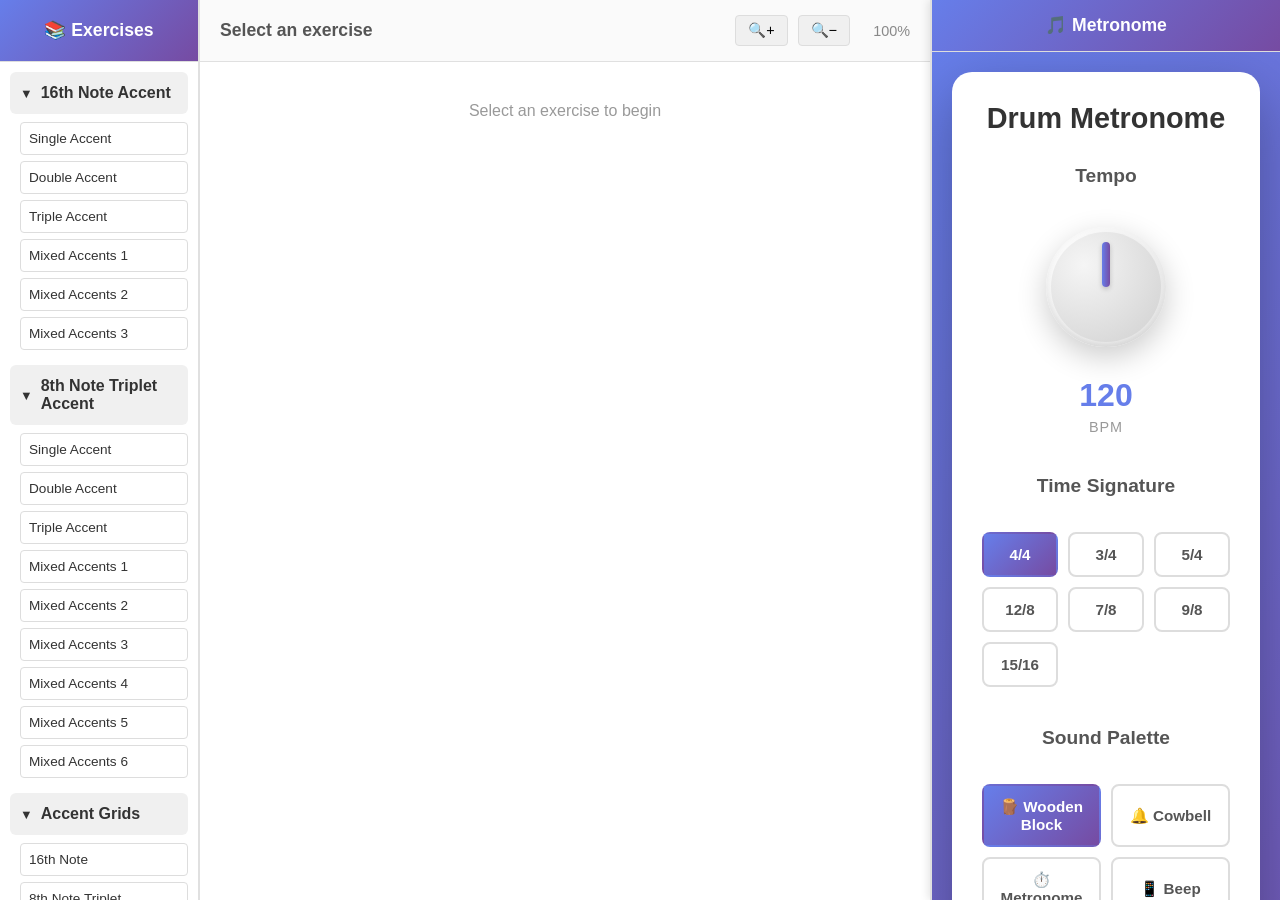
==== tools/hub/index.html @ beca6d46 "feat: hub tool" ====
<!doctype html>
<html lang="en">
  <head>
    <meta charset="UTF-8" />
    <meta name="viewport" content="width=device-width, initial-scale=1.0" />
    <title>Drum Book Practice Hub</title>
    <link rel="stylesheet" href="styles.css" />
    <!-- OpenSheetMusicDisplay Library -->
    <script src="opensheetmusicdisplay.min.js"></script>
  </head>
  <body>
    <div class="hub-container">
      <!-- Sidebar: Exercise Browser -->
      <aside class="sidebar">
        <div class="sidebar-header">
          <h1>📚 Exercises</h1>
        </div>
        <div class="sidebar-content">
          <div id="exercisesList"></div>
        </div>
      </aside>

      <!-- Main: Notation Viewer -->
      <main class="viewer">
        <div class="viewer-header">
          <h2 id="currentExercise">Select an exercise</h2>
          <div class="viewer-controls">
            <button id="zoomInBtn" class="zoom-btn" title="Zoom In">🔍+</button>
            <button id="zoomOutBtn" class="zoom-btn" title="Zoom Out">
              🔍−
            </button>
            <span id="zoomLevel">100%</span>
          </div>
        </div>
        <div id="osmdContainer" class="notation-container"></div>
      </main>

      <!-- Right: Metronome Tool -->
      <aside class="metronome-panel">
        <div class="metronome-header">
          <h2>🎵 Metronome</h2>
        </div>
        <div class="metronome-container">
          <iframe
            src="../metronome/index.html"
            class="metronome-iframe"
          ></iframe>
        </div>
      </aside>
    </div>

    <script src="script.js"></script>
  </body>
</html>
---- tools/hub/styles.css ----
* {
    margin: 0;
    padding: 0;
    box-sizing: border-box;
}

body {
    font-family: 'Segoe UI', Tahoma, Geneva, Verdana, sans-serif;
    background: #f5f5f5;
    color: #333;
    height: 100vh;
    overflow: hidden;
}

.hub-container {
    display: grid;
    grid-template-columns: 250px 1fr 400px;
    height: 100vh;
    gap: 0;
}

/* Sidebar: Exercise Browser */
.sidebar {
    background: white;
    border-right: 2px solid #e0e0e0;
    display: flex;
    flex-direction: column;
    box-shadow: 2px 0 8px rgba(0, 0, 0, 0.1);
    overflow: hidden;
}

.sidebar-header {
    padding: 20px;
    background: linear-gradient(135deg, #667eea 0%, #764ba2 100%);
    color: white;
    border-bottom: 1px solid #ddd;
}

.sidebar-header h1 {
    font-size: 1.3em;
    text-align: center;
}

.sidebar-content {
    flex: 1;
    overflow-y: auto;
    padding: 10px;
}

.exercise-category {
    margin-bottom: 15px;
}

.category-title {
    font-weight: 600;
    padding: 12px 10px;
    background: #f0f0f0;
    border-radius: 6px;
    cursor: pointer;
    display: flex;
    align-items: center;
    gap: 8px;
    user-select: none;
    transition: all 0.2s;
}

.category-title:hover {
    background: #e0e0e0;
    color: #667eea;
}

.category-title.collapsed::before {
    content: '▶';
    font-size: 0.8em;
}

.category-title.expanded::before {
    content: '▼';
    font-size: 0.8em;
}

.exercise-items {
    display: none;
    margin-top: 8px;
    margin-left: 10px;
}

.exercise-items.show {
    display: block;
}

.exercise-item {
    padding: 10px;
    margin-bottom: 6px;
    background: white;
    border: 1px solid #ddd;
    border-radius: 4px;
    cursor: pointer;
    transition: all 0.2s;
    font-size: 0.9em;
    word-break: break-word;
}

.exercise-item:hover {
    background: #f9f9f9;
    border-color: #667eea;
    color: #667eea;
}

.exercise-item.active {
    background: linear-gradient(135deg, #667eea, #764ba2);
    color: white;
    border-color: transparent;
}

/* Main: Notation Viewer */
.viewer {
    display: flex;
    flex-direction: column;
    background: white;
    overflow: hidden;
}

.viewer-header {
    padding: 15px 20px;
    background: #fafafa;
    border-bottom: 1px solid #e0e0e0;
    display: flex;
    justify-content: space-between;
    align-items: center;
}

.viewer-header h2 {
    font-size: 1.1em;
    color: #555;
}

.viewer-controls {
    display: flex;
    gap: 10px;
    align-items: center;
}

.zoom-btn {
    padding: 6px 12px;
    background: #f0f0f0;
    border: 1px solid #ddd;
    border-radius: 4px;
    cursor: pointer;
    transition: all 0.2s;
    font-size: 0.9em;
}

.zoom-btn:hover {
    background: #e0e0e0;
}

#zoomLevel {
    min-width: 50px;
    text-align: right;
    font-size: 0.9em;
    color: #888;
}

.notation-container {
    flex: 1;
    overflow: auto;
    background: white;
    width: 100%;
    overflow-x: hidden;
}

#osmdContainer {
    margin: 0 auto;
    max-width: 100%;
}

/* Right: Metronome Panel */
.metronome-panel {
    background: white;
    border-left: 2px solid #e0e0e0;
    display: flex;
    flex-direction: column;
    box-shadow: -2px 0 8px rgba(0, 0, 0, 0.1);
    overflow: hidden;
}

.metronome-header {
    padding: 15px;
    background: linear-gradient(135deg, #667eea 0%, #764ba2 100%);
    color: white;
    border-bottom: 1px solid #ddd;
}

.metronome-header h2 {
    font-size: 1.1em;
    text-align: center;
}

.metronome-container {
    flex: 1;
    overflow: hidden;
    display: flex;
}

.metronome-iframe {
    width: 100%;
    height: 100%;
    border: none;
    background: white;
}

/* Scrollbar Styling */
.sidebar-content::-webkit-scrollbar,
.notation-container::-webkit-scrollbar {
    width: 8px;
}

.sidebar-content::-webkit-scrollbar-track,
.notation-container::-webkit-scrollbar-track {
    background: #f1f1f1;
}

.sidebar-content::-webkit-scrollbar-thumb,
.notation-container::-webkit-scrollbar-thumb {
    background: #888;
    border-radius: 4px;
}

.sidebar-content::-webkit-scrollbar-thumb:hover,
.notation-container::-webkit-scrollbar-thumb:hover {
    background: #555;
}

/* Responsive Design */
@media (max-width: 1400px) {
    .hub-container {
        grid-template-columns: 200px 1fr 350px;
    }

    .sidebar-header h1 {
        font-size: 1.1em;
    }

    .exercise-item {
        font-size: 0.85em;
        padding: 8px;
    }
}

@media (max-width: 1200px) {
    .hub-container {
        grid-template-columns: 180px 1fr 300px;
    }

    .sidebar {
        border-right: 1px solid #e0e0e0;
    }

    .metronome-panel {
        border-left: 1px solid #e0e0e0;
    }
}

@media (max-width: 1000px) {
    /* Switch to two-column layout on smaller screens */
    .hub-container {
        grid-template-columns: 150px 1fr;
        grid-template-rows: 1fr 350px;
    }

    .metronome-panel {
        grid-column: 1 / -1;
        border-left: none;
        border-top: 2px solid #e0e0e0;
    }

    .sidebar {
        border-right: none;
    }

    .metronome-container {
        max-height: 350px;
    }
}

@media (max-width: 768px) {
    .hub-container {
        grid-template-columns: 1fr;
        grid-template-rows: auto 1fr auto;
    }

    .sidebar {
        max-height: 200px;
        border-right: none;
        border-bottom: 2px solid #e0e0e0;
    }

    .sidebar-header h1 {
        font-size: 1em;
    }

    .metronome-panel {
        border-left: none;
        border-top: 2px solid #e0e0e0;
    }

    .viewer-header {
        padding: 10px 15px;
    }

    .viewer-header h2 {
        font-size: 1em;
    }
}
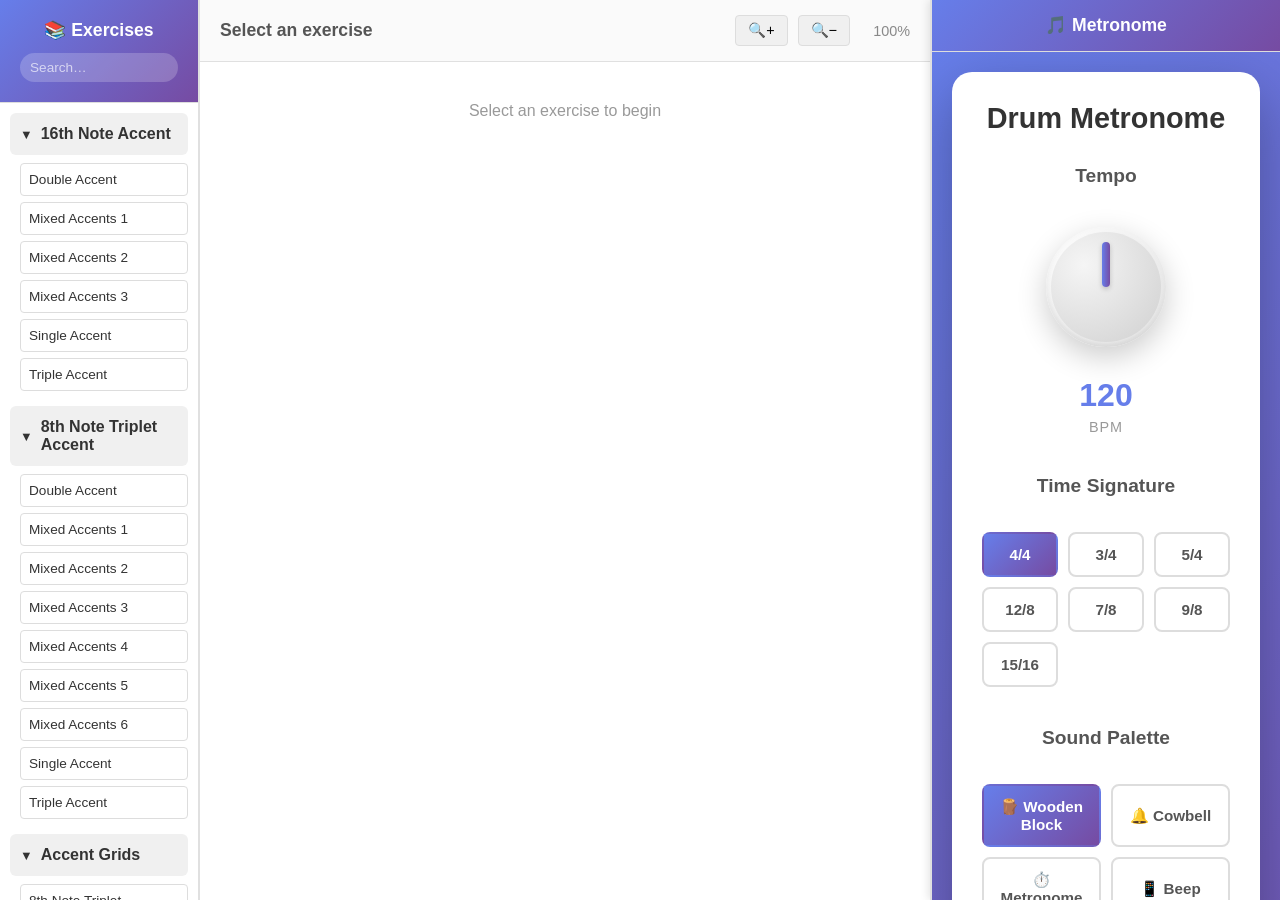
==== commit 4069e291: "feat: support pdf view" ====
--- a/tools/hub/index.html
+++ b/tools/hub/index.html
@@ -7,6 +7,8 @@
     <link rel="stylesheet" href="styles.css" />
     <!-- OpenSheetMusicDisplay Library -->
     <script src="opensheetmusicdisplay.min.js"></script>
+    <!-- Exercise + book manifest (generated by tools/hub/generate-manifest.py) -->
+    <script src="manifest.js"></script>
   </head>
   <body>
     <div class="hub-container">
@@ -14,6 +16,15 @@
       <aside class="sidebar">
         <div class="sidebar-header">
           <h1>📚 Exercises</h1>
+          <div class="sidebar-search">
+            <input
+              type="search"
+              id="sidebarSearch"
+              placeholder="Search…"
+              autocomplete="off"
+              spellcheck="false"
+            />
+          </div>
         </div>
         <div class="sidebar-content">
           <div id="exercisesList"></div>
@@ -33,6 +44,9 @@
           </div>
         </div>
         <div id="osmdContainer" class="notation-container"></div>
+        <div id="pdfContainer" class="pdf-container" style="display: none">
+          <iframe id="pdfFrame" class="pdf-frame"></iframe>
+        </div>
       </main>
 
       <!-- Right: Metronome Tool -->
--- a/tools/hub/styles.css
+++ b/tools/hub/styles.css
@@ -39,6 +39,36 @@
 .sidebar-header h1 {
     font-size: 1.3em;
     text-align: center;
+}
+
+.sidebar-search {
+    margin-top: 12px;
+}
+
+.sidebar-search input {
+    width: 100%;
+    padding: 7px 10px;
+    border: none;
+    border-radius: 20px;
+    background: rgba(255, 255, 255, 0.2);
+    color: white;
+    font-size: 0.85em;
+    outline: none;
+    transition: background 0.2s;
+}
+
+.sidebar-search input::placeholder {
+    color: rgba(255, 255, 255, 0.65);
+}
+
+.sidebar-search input:focus {
+    background: rgba(255, 255, 255, 0.35);
+}
+
+/* Clear button rendered by search type */
+.sidebar-search input::-webkit-search-cancel-button {
+    filter: invert(1) opacity(0.7);
+    cursor: pointer;
 }
 
 .sidebar-content {
@@ -210,6 +240,52 @@
     background: white;
 }
 
+/* Section divider in sidebar */
+.section-divider {
+    font-size: 0.7em;
+    font-weight: 700;
+    letter-spacing: 0.08em;
+    text-transform: uppercase;
+    color: #999;
+    padding: 14px 10px 6px;
+    border-top: 1px solid #e8e8e8;
+    margin-top: 8px;
+}
+
+/* Reference book items */
+.ref-book-item {
+    border-left: 3px solid #e8a838;
+}
+
+.ref-book-item:hover {
+    border-color: #e8a838;
+    color: #c47f00;
+    background: #fffbf0;
+}
+
+.ref-book-item.active {
+    background: linear-gradient(135deg, #e8a838, #c47f00);
+    border-color: transparent;
+    color: white;
+}
+
+/* PDF Viewer */
+.pdf-container {
+    flex: 1;
+    overflow: hidden;
+    position: relative;
+}
+
+.pdf-frame {
+    position: absolute;
+    top: 0;
+    left: 0;
+    width: 100%;
+    height: 100%;
+    border: none;
+    background: #525659;
+}
+
 /* Scrollbar Styling */
 .sidebar-content::-webkit-scrollbar,
 .notation-container::-webkit-scrollbar {
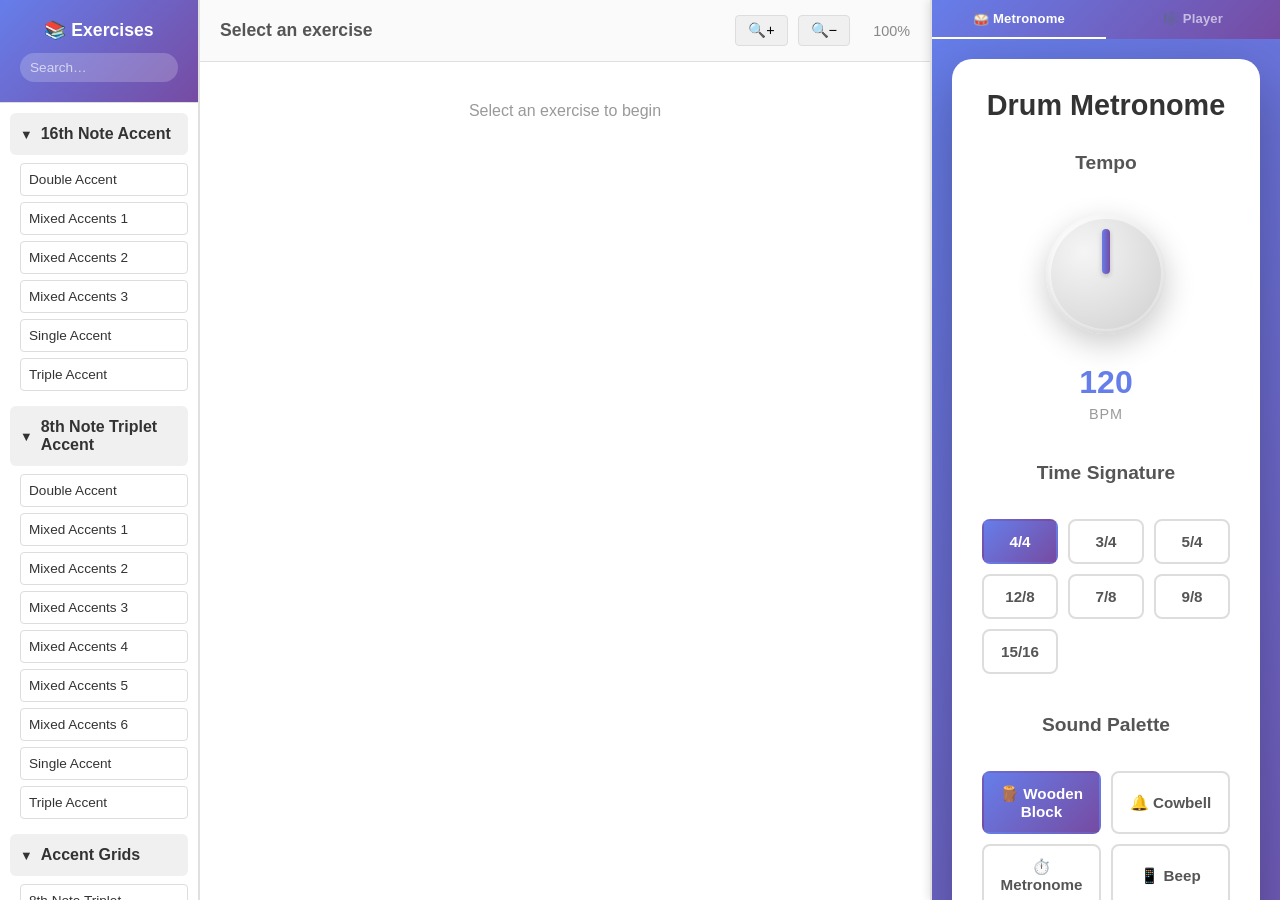
==== commit 2847240e: "feat: music player" ====
--- a/tools/hub/index.html
+++ b/tools/hub/index.html
@@ -49,16 +49,54 @@
         </div>
       </main>
 
-      <!-- Right: Metronome Tool -->
-      <aside class="metronome-panel">
-        <div class="metronome-header">
-          <h2>🎵 Metronome</h2>
+      <!-- Right: Metronome + Music Player -->
+      <aside class="right-panel">
+        <div class="right-panel-tabs">
+          <button class="right-tab active" data-tab="metronome">
+            🥁 Metronome
+          </button>
+          <button class="right-tab" data-tab="player">🎼 Player</button>
         </div>
-        <div class="metronome-container">
-          <iframe
-            src="../metronome/index.html"
-            class="metronome-iframe"
-          ></iframe>
+
+        <!-- Metronome tab -->
+        <div class="right-tab-content active" id="metronomeTab">
+          <div class="metronome-container">
+            <iframe
+              src="../metronome/index.html"
+              class="metronome-iframe"
+            ></iframe>
+          </div>
+        </div>
+
+        <!-- Music Player tab -->
+        <div class="right-tab-content" id="playerTab">
+          <div id="playerLoading" class="player-loading">⏳ Loading stems…</div>
+          <div class="player-tracks" id="playerTracks"></div>
+          <div class="player-transport" id="playerTransport">
+            <div class="transport-row">
+              <span id="transportCurrent" class="transport-time-label"
+                >0:00</span
+              >
+              <input
+                type="range"
+                id="transportSeek"
+                class="transport-seek"
+                min="0"
+                step="0.1"
+                value="0"
+              />
+              <span id="transportDuration" class="transport-time-label"
+                >0:00</span
+              >
+            </div>
+            <div class="transport-row transport-controls">
+              <button id="seekBackBtn" class="transport-btn">«10</button>
+              <button id="playPauseBtn" class="transport-btn play-btn">
+                ▶
+              </button>
+              <button id="seekFwdBtn" class="transport-btn">10»</button>
+            </div>
+          </div>
         </div>
       </aside>
     </div>
--- a/tools/hub/styles.css
+++ b/tools/hub/styles.css
@@ -205,8 +205,8 @@
     max-width: 100%;
 }
 
-/* Right: Metronome Panel */
-.metronome-panel {
+/* Right panel (Metronome + Music Player) */
+.right-panel {
     background: white;
     border-left: 2px solid #e0e0e0;
     display: flex;
@@ -215,16 +215,47 @@
     overflow: hidden;
 }
 
-.metronome-header {
-    padding: 15px;
+/* Tabs */
+.right-panel-tabs {
+    display: flex;
     background: linear-gradient(135deg, #667eea 0%, #764ba2 100%);
-    color: white;
-    border-bottom: 1px solid #ddd;
-}
-
-.metronome-header h2 {
-    font-size: 1.1em;
-    text-align: center;
+    flex-shrink: 0;
+}
+
+.right-tab {
+    flex: 1;
+    padding: 11px 6px;
+    background: none;
+    border: none;
+    border-bottom: 2px solid transparent;
+    color: rgba(255, 255, 255, 0.6);
+    font-size: 0.82em;
+    font-weight: 600;
+    cursor: pointer;
+    transition: all 0.15s;
+    letter-spacing: 0.01em;
+}
+
+.right-tab:hover:not(.active) {
+    color: rgba(255, 255, 255, 0.85);
+    background: rgba(255, 255, 255, 0.1);
+}
+
+.right-tab.active {
+    color: white;
+    border-bottom-color: white;
+}
+
+.right-tab-content {
+    display: none;
+    flex: 1;
+    flex-direction: column;
+    overflow: hidden;
+    min-height: 0;
+}
+
+.right-tab-content.active {
+    display: flex;
 }
 
 .metronome-container {
@@ -238,6 +269,168 @@
     height: 100%;
     border: none;
     background: white;
+}
+
+/* Music Player */
+.player-loading {
+    display: none;
+    padding: 20px;
+    text-align: center;
+    color: #999;
+    font-size: 0.85em;
+    flex-shrink: 0;
+}
+
+.player-tracks {
+    flex: 1;
+    overflow-y: auto;
+    padding: 8px 10px;
+    min-height: 0;
+}
+
+.player-track {
+    display: flex;
+    align-items: center;
+    gap: 10px;
+    padding: 9px 12px;
+    margin-bottom: 5px;
+    background: #f8f8f8;
+    border: 1px solid #e8e8e8;
+    border-radius: 8px;
+    opacity: 0.4;
+    transition: opacity 0.15s, border-color 0.15s;
+    cursor: default;
+}
+
+.player-track.active {
+    opacity: 1;
+    border-color: #667eea;
+    background: white;
+}
+
+.track-icon {
+    font-size: 1.2em;
+    flex-shrink: 0;
+    width: 24px;
+    text-align: center;
+}
+
+.track-label {
+    flex: 1;
+    font-size: 0.88em;
+    font-weight: 500;
+    color: #444;
+    text-transform: capitalize;
+}
+
+.track-toggle-btn {
+    width: 26px;
+    height: 26px;
+    border-radius: 50%;
+    border: 1px solid #ccc;
+    background: white;
+    cursor: pointer;
+    font-size: 0.72em;
+    display: flex;
+    align-items: center;
+    justify-content: center;
+    transition: all 0.15s;
+    flex-shrink: 0;
+    line-height: 1;
+}
+
+.player-track.active .track-toggle-btn {
+    background: #667eea;
+    border-color: #667eea;
+    color: white;
+}
+
+/* Transport */
+.player-transport {
+    display: block;
+    padding: 10px 12px 14px;
+    border-top: 1px solid #eee;
+    background: #fafafa;
+    flex-shrink: 0;
+}
+
+.player-transport.disabled {
+    opacity: 0.4;
+    pointer-events: none;
+}
+
+.transport-row {
+    display: flex;
+    align-items: center;
+    gap: 8px;
+    margin-bottom: 8px;
+}
+
+.transport-row:last-child {
+    margin-bottom: 0;
+}
+
+.transport-time-label {
+    font-size: 0.76em;
+    color: #888;
+    font-variant-numeric: tabular-nums;
+    min-width: 30px;
+    flex-shrink: 0;
+}
+
+#transportCurrent { text-align: right; }
+
+.transport-seek {
+    flex: 1;
+    cursor: pointer;
+    accent-color: #667eea;
+    height: 20px;
+    border-radius: 4px;
+}
+
+.transport-controls {
+    justify-content: center;
+    gap: 10px;
+}
+
+.transport-btn {
+    padding: 7px 13px;
+    background: #f0f0f0;
+    border: 1px solid #ddd;
+    border-radius: 6px;
+    cursor: pointer;
+    font-size: 0.82em;
+    font-weight: 600;
+    transition: background 0.15s;
+}
+
+.transport-btn:hover { background: #e0e0e0; }
+
+.play-btn {
+    padding: 7px 20px;
+    background: #667eea;
+    color: white;
+    border-color: #667eea;
+    font-size: 1em;
+}
+
+.play-btn:hover { background: #5566d4; }
+
+/* Tune items in sidebar */
+.tune-item {
+    border-left: 3px solid #43a89e;
+}
+
+.tune-item:hover {
+    border-color: #43a89e;
+    color: #2e7d74;
+    background: #f0faf9;
+}
+
+.tune-item.active {
+    background: linear-gradient(135deg, #43a89e, #2e7d74);
+    border-color: transparent;
+    color: white;
 }
 
 /* Section divider in sidebar */
@@ -333,7 +526,7 @@
         border-right: 1px solid #e0e0e0;
     }
 
-    .metronome-panel {
+    .right-panel {
         border-left: 1px solid #e0e0e0;
     }
 }
@@ -345,7 +538,7 @@
         grid-template-rows: 1fr 350px;
     }
 
-    .metronome-panel {
+    .right-panel {
         grid-column: 1 / -1;
         border-left: none;
         border-top: 2px solid #e0e0e0;
@@ -376,7 +569,7 @@
         font-size: 1em;
     }
 
-    .metronome-panel {
+    .right-panel {
         border-left: none;
         border-top: 2px solid #e0e0e0;
     }
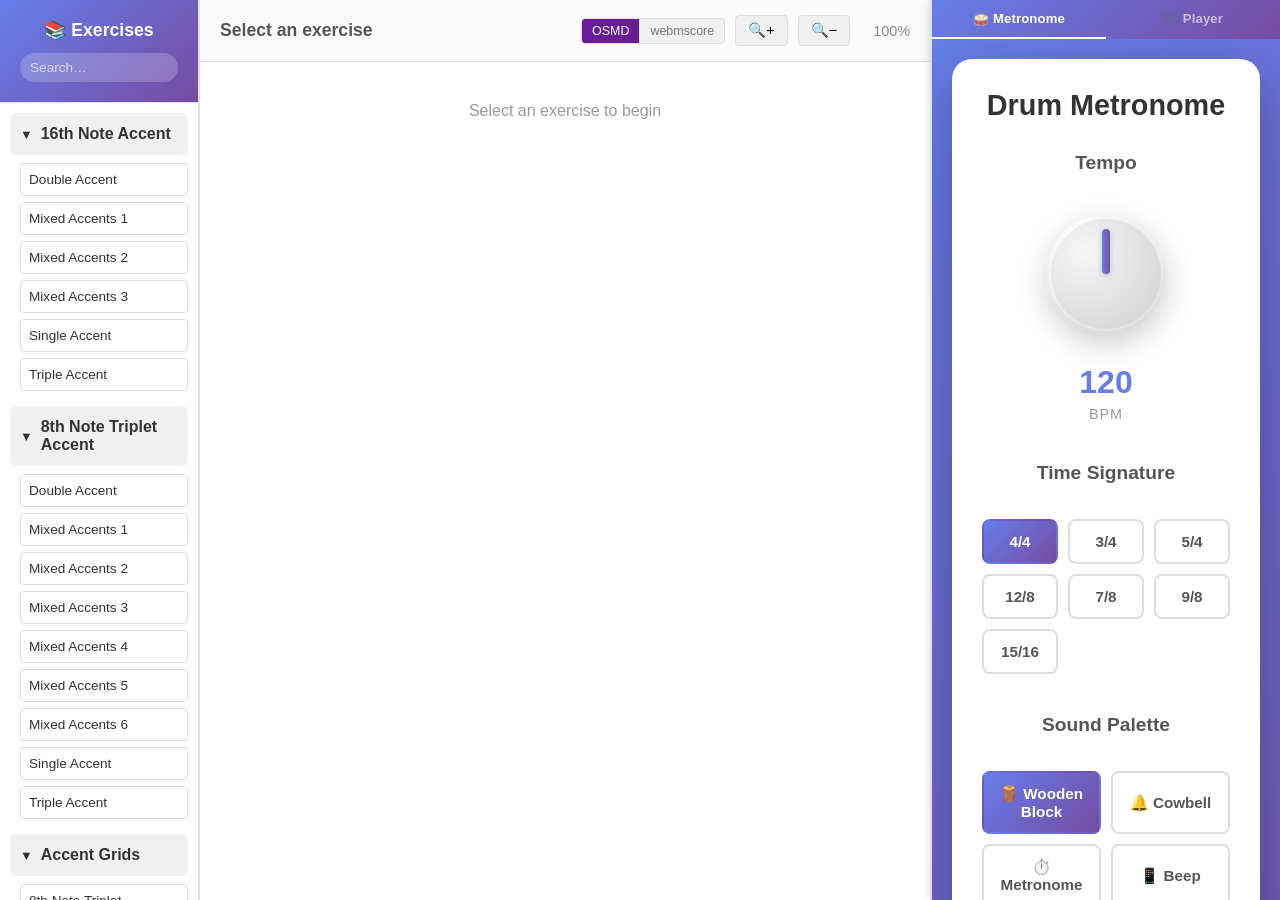
==== commit 4f3b2078: "feat: support webmscore rendering for higher accuracy" ====
--- a/tools/hub/index.html
+++ b/tools/hub/index.html
@@ -5,8 +5,10 @@
     <meta name="viewport" content="width=device-width, initial-scale=1.0" />
     <title>Drum Book Practice Hub</title>
     <link rel="stylesheet" href="styles.css" />
-    <!-- OpenSheetMusicDisplay Library -->
+    <!-- OpenSheetMusicDisplay (OSMD) -->
     <script src="opensheetmusicdisplay.min.js"></script>
+    <!-- WebMscore (MuseScore WebAssembly renderer) -->
+    <script src="webmscore.js"></script>
     <!-- Exercise + book manifest (generated by tools/hub/generate-manifest.py) -->
     <script src="manifest.js"></script>
   </head>
@@ -36,6 +38,14 @@
         <div class="viewer-header">
           <h2 id="currentExercise">Select an exercise</h2>
           <div class="viewer-controls">
+            <div class="renderer-toggle" title="Switch renderer">
+              <button class="renderer-btn active" data-renderer="osmd">
+                OSMD
+              </button>
+              <button class="renderer-btn" data-renderer="webmscore">
+                webmscore
+              </button>
+            </div>
             <button id="zoomInBtn" class="zoom-btn" title="Zoom In">🔍+</button>
             <button id="zoomOutBtn" class="zoom-btn" title="Zoom Out">
               🔍−
--- a/tools/hub/styles.css
+++ b/tools/hub/styles.css
@@ -171,6 +171,43 @@
     align-items: center;
 }
 
+/* Renderer toggle pill */
+.renderer-toggle {
+    display: flex;
+    border: 1px solid #ddd;
+    border-radius: 4px;
+    overflow: hidden;
+}
+
+.renderer-btn {
+    padding: 5px 10px;
+    background: #f0f0f0;
+    border: none;
+    cursor: pointer;
+    font-size: 0.78em;
+    font-weight: 500;
+    color: #777;
+    transition: background 0.15s, color 0.15s;
+}
+
+.renderer-btn + .renderer-btn {
+    border-left: 1px solid #ddd;
+}
+
+.renderer-btn.active {
+    background: #6a1b9a;
+    color: #fff;
+}
+
+.renderer-btn:hover:not(.active):not(:disabled) {
+    background: #e0e0e0;
+}
+
+.renderer-btn:disabled {
+    opacity: 0.35;
+    cursor: not-allowed;
+}
+
 .zoom-btn {
     padding: 6px 12px;
     background: #f0f0f0;
@@ -203,6 +240,19 @@
 #osmdContainer {
     margin: 0 auto;
     max-width: 100%;
+}
+
+/* webmscore renders one <div class="score-page"> per page */
+.score-page {
+    margin: 16px auto;
+    display: block;
+    box-shadow: 0 1px 6px rgba(0,0,0,0.15);
+}
+
+.score-page svg {
+    display: block;
+    max-width: 100%;
+    height: auto;
 }
 
 /* Right panel (Metronome + Music Player) */
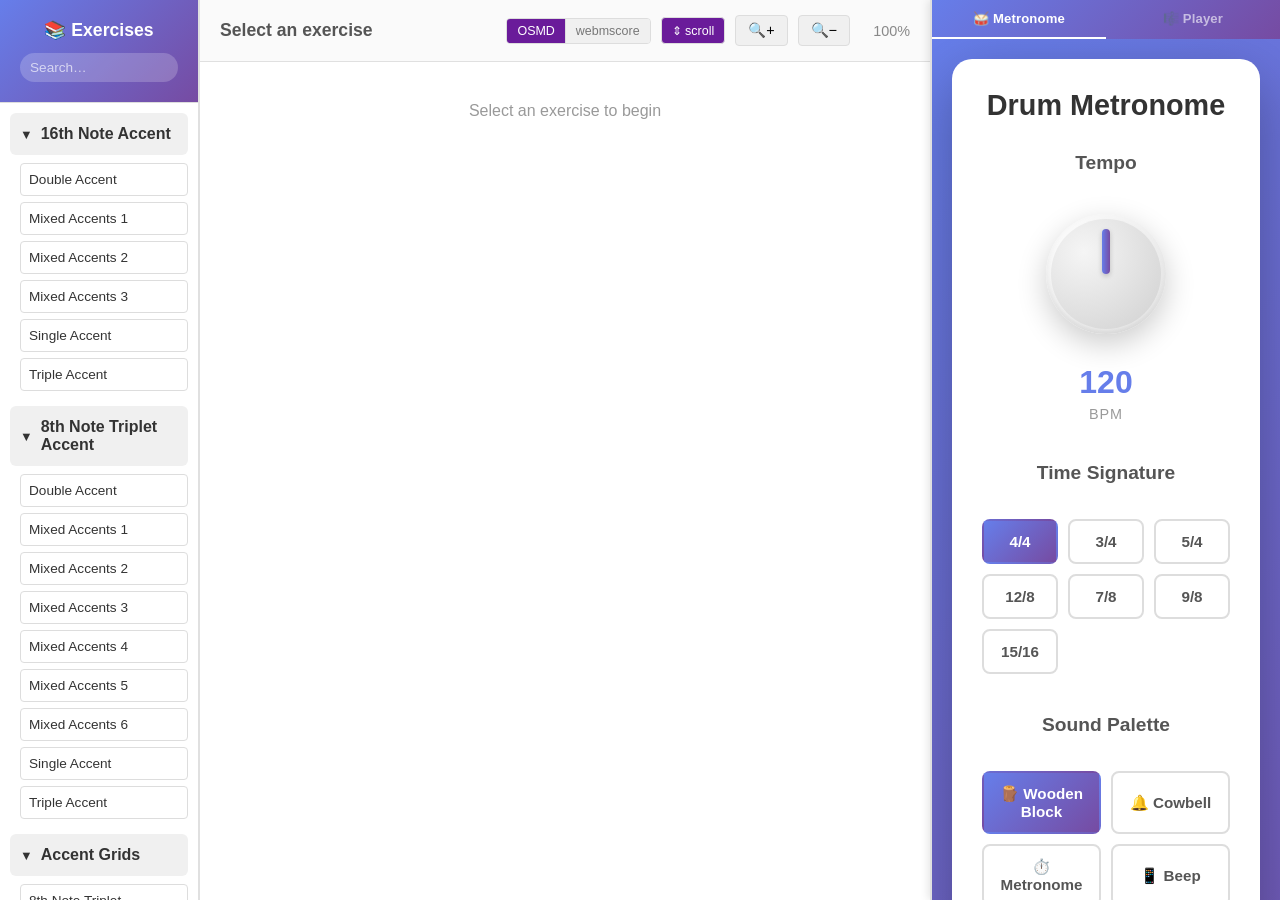
==== commit 96dd251d: "feat: autoscroll score when music player plays" ====
--- a/tools/hub/index.html
+++ b/tools/hub/index.html
@@ -46,6 +46,13 @@
                 webmscore
               </button>
             </div>
+            <button
+              id="autoScrollBtn"
+              class="autoscroll-btn active"
+              title="Auto-scroll: on"
+            >
+              ⇕ scroll
+            </button>
             <button id="zoomInBtn" class="zoom-btn" title="Zoom In">🔍+</button>
             <button id="zoomOutBtn" class="zoom-btn" title="Zoom Out">
               🔍−
--- a/tools/hub/styles.css
+++ b/tools/hub/styles.css
@@ -192,6 +192,27 @@
 
 .renderer-btn + .renderer-btn {
     border-left: 1px solid #ddd;
+}
+
+.autoscroll-btn {
+    padding: 5px 10px;
+    background: #f0f0f0;
+    border: 1px solid #ddd;
+    border-radius: 4px;
+    cursor: pointer;
+    font-size: 0.78em;
+    font-weight: 500;
+    color: #777;
+    transition: background 0.15s, color 0.15s;
+}
+
+.autoscroll-btn.active {
+    background: #6a1b9a;
+    color: #fff;
+}
+
+.autoscroll-btn:hover:not(.active) {
+    background: #e0e0e0;
 }
 
 .renderer-btn.active {
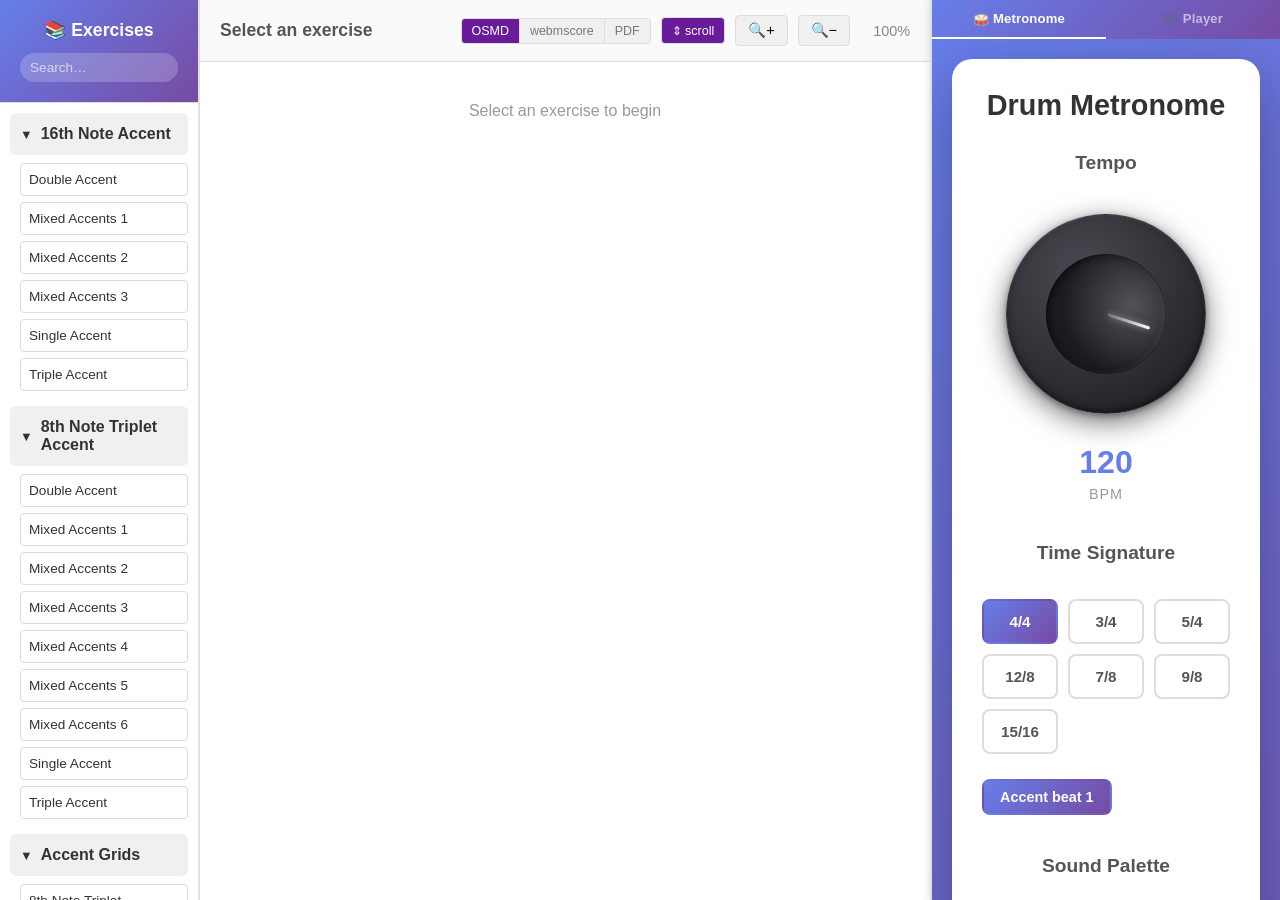
==== commit 386a1231: "feat: support pdf viewer in music score" ====
--- a/tools/hub/index.html
+++ b/tools/hub/index.html
@@ -45,6 +45,7 @@
               <button class="renderer-btn" data-renderer="webmscore">
                 webmscore
               </button>
+              <button class="renderer-btn" data-renderer="pdf">PDF</button>
             </div>
             <button
               id="autoScrollBtn"
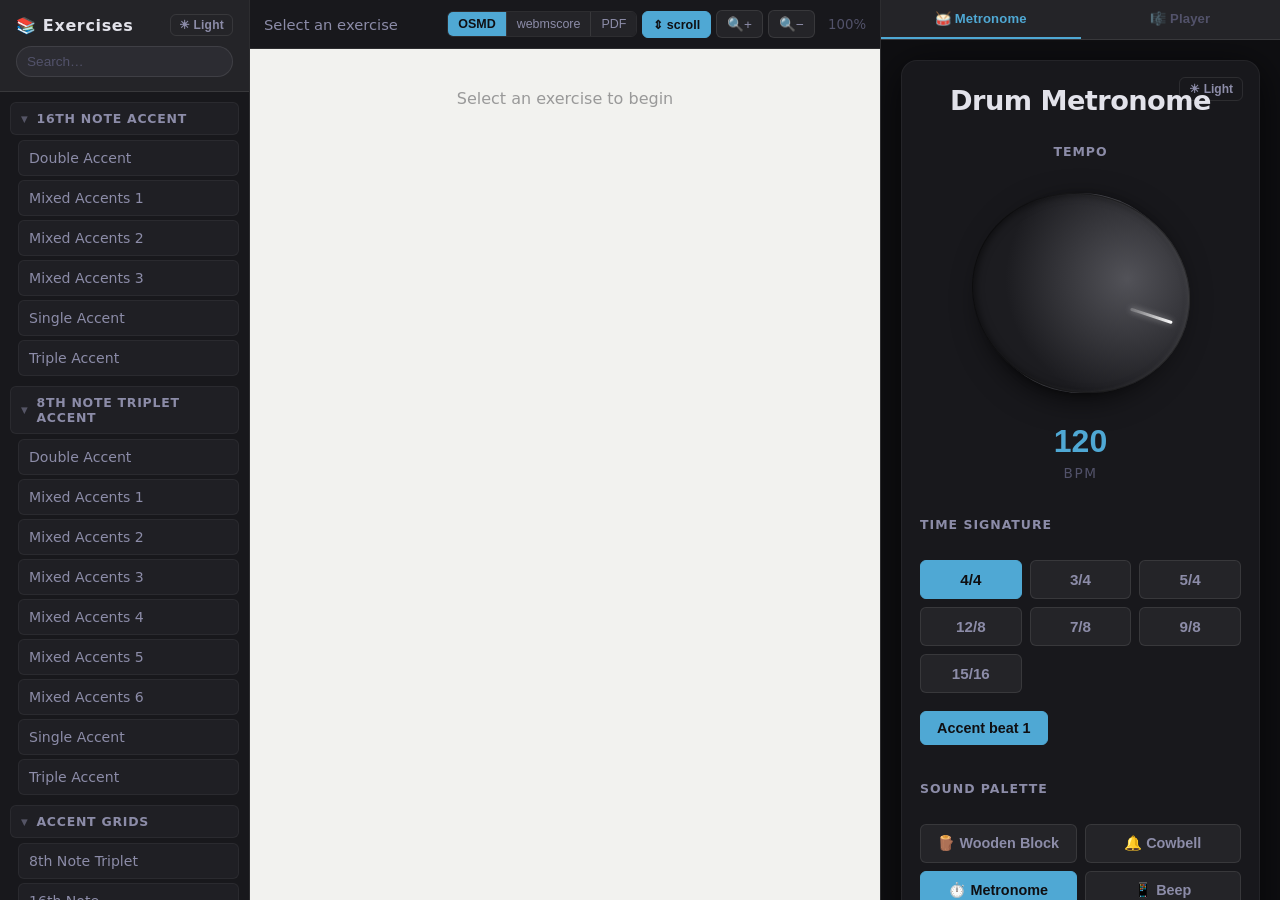
==== commit 365eae12: "feat: support dark mode and pdf scrollable" ====
--- a/tools/hub/index.html
+++ b/tools/hub/index.html
@@ -5,6 +5,8 @@
     <meta name="viewport" content="width=device-width, initial-scale=1.0" />
     <title>Drum Book Practice Hub</title>
     <link rel="stylesheet" href="styles.css" />
+    <!-- PDF.js (Mozilla) — renders PDFs natively without browser plugin -->
+    <script src="pdf.min.js"></script>
     <!-- OpenSheetMusicDisplay (OSMD) -->
     <script src="opensheetmusicdisplay.min.js"></script>
     <!-- WebMscore (MuseScore WebAssembly renderer) -->
@@ -17,7 +19,16 @@
       <!-- Sidebar: Exercise Browser -->
       <aside class="sidebar">
         <div class="sidebar-header">
-          <h1>📚 Exercises</h1>
+          <div class="sidebar-header-row">
+            <h1>📚 Exercises</h1>
+            <button
+              class="theme-toggle"
+              id="themeToggle"
+              title="Toggle light/dark theme"
+            >
+              ☀ Light
+            </button>
+          </div>
           <div class="sidebar-search">
             <input
               type="search"
@@ -62,9 +73,11 @@
           </div>
         </div>
         <div id="osmdContainer" class="notation-container"></div>
-        <div id="pdfContainer" class="pdf-container" style="display: none">
-          <iframe id="pdfFrame" class="pdf-frame"></iframe>
-        </div>
+        <div
+          id="pdfContainer"
+          class="pdf-container"
+          style="display: none"
+        ></div>
       </main>
 
       <!-- Right: Metronome + Music Player -->
--- a/tools/hub/styles.css
+++ b/tools/hub/styles.css
@@ -1,3 +1,85 @@
+/* ============================================================
+   Design Tokens — Dark (default) & Light theme
+   ============================================================ */
+:root {
+  /* Surfaces — tuned to match the metronome knob palette */
+  --bg-base:        #0f0f12;
+  --bg-surface:     #18181c;
+  --bg-elevated:    #1f1f24;
+  --bg-panel:       #242428;
+  --bg-interactive: #2c2c32;
+  --bg-hover:       #36363e;
+
+  /* Borders — faint like the knob ring */
+  --border-subtle:  rgba(255, 255, 255, 0.05);
+  --border-default: rgba(255, 255, 255, 0.09);
+  --border-strong:  rgba(255, 255, 255, 0.17);
+
+  /* Text */
+  --text-primary:   #e2e2ea;
+  --text-secondary: #8c8ca8;
+  --text-muted:     #52526a;
+  --text-inverse:   #0f0f12;
+
+  /* Accent — steel blue (replaces purple) */
+  --accent:         #4fa8d4;
+  --accent-dim:     #3889b0;
+  --accent-glow:    rgba(79, 168, 212, 0.22);
+  --accent-subtle:  rgba(79, 168, 212, 0.10);
+  --accent-gradient: linear-gradient(135deg, #4fa8d4 0%, #2d7aa8 100%);
+
+  /* Status */
+  --danger:         #e06868;
+  --danger-subtle:  rgba(224, 104, 104, 0.14);
+
+  /* Notation viewer background — keeps scores readable */
+  --notation-bg:    #f2f2ef;
+
+  /* Shadows & radii */
+  --shadow-sm: 0 1px 4px rgba(0, 0, 0, 0.5);
+  --shadow-md: 0 4px 20px rgba(0, 0, 0, 0.6);
+  --shadow-lg: 0 8px 40px rgba(0, 0, 0, 0.7);
+  --radius-sm: 4px;
+  --radius-md: 6px;
+  --radius-lg: 10px;
+}
+
+[data-theme="light"] {
+  --bg-base:        #e6e6ed;
+  --bg-surface:     #f4f4f8;
+  --bg-elevated:    #ffffff;
+  --bg-panel:       #ededf2;
+  --bg-interactive: #e0e0e8;
+  --bg-hover:       #d3d3dc;
+
+  --border-subtle:  rgba(0, 0, 0, 0.05);
+  --border-default: rgba(0, 0, 0, 0.09);
+  --border-strong:  rgba(0, 0, 0, 0.18);
+
+  --text-primary:   #111118;
+  --text-secondary: #50506a;
+  --text-muted:     #9090a8;
+  --text-inverse:   #ffffff;
+
+  --accent:         #2a7db5;
+  --accent-dim:     #1a6496;
+  --accent-glow:    rgba(42, 125, 181, 0.20);
+  --accent-subtle:  rgba(42, 125, 181, 0.08);
+  --accent-gradient: linear-gradient(135deg, #2a7db5 0%, #1a6496 100%);
+
+  --danger:         #c43a3a;
+  --danger-subtle:  rgba(196, 58, 58, 0.10);
+
+  --notation-bg:    #ffffff;
+
+  --shadow-sm: 0 1px 3px rgba(0, 0, 0, 0.12);
+  --shadow-md: 0 4px 16px rgba(0, 0, 0, 0.14);
+  --shadow-lg: 0 8px 32px rgba(0, 0, 0, 0.18);
+}
+
+/* ============================================================
+   Reset & Base
+   ============================================================ */
 * {
     margin: 0;
     padding: 0;
@@ -5,651 +87,640 @@
 }
 
 body {
-    font-family: 'Segoe UI', Tahoma, Geneva, Verdana, sans-serif;
-    background: #f5f5f5;
-    color: #333;
+    font-family: 'Segoe UI', system-ui, -apple-system, sans-serif;
+    background: var(--bg-base);
+    color: var(--text-primary);
     height: 100vh;
     overflow: hidden;
-}
-
+    transition: background 0.2s, color 0.2s;
+}
+
+/* ============================================================
+   Grid layout
+   ============================================================ */
 .hub-container {
     display: grid;
     grid-template-columns: 250px 1fr 400px;
     height: 100vh;
-    gap: 0;
-}
-
-/* Sidebar: Exercise Browser */
+}
+
+/* ============================================================
+   Sidebar
+   ============================================================ */
 .sidebar {
-    background: white;
-    border-right: 2px solid #e0e0e0;
+    background: var(--bg-surface);
+    border-right: 1px solid var(--border-default);
     display: flex;
     flex-direction: column;
-    box-shadow: 2px 0 8px rgba(0, 0, 0, 0.1);
     overflow: hidden;
 }
 
 .sidebar-header {
-    padding: 20px;
-    background: linear-gradient(135deg, #667eea 0%, #764ba2 100%);
-    color: white;
-    border-bottom: 1px solid #ddd;
+    padding: 14px 16px;
+    background: var(--bg-panel);
+    border-bottom: 1px solid var(--border-default);
+    display: flex;
+    flex-direction: column;
+    gap: 10px;
+    flex-shrink: 0;
+}
+
+.sidebar-header-row {
+    display: flex;
+    align-items: center;
+    justify-content: space-between;
+    gap: 8px;
 }
 
 .sidebar-header h1 {
-    font-size: 1.3em;
-    text-align: center;
-}
-
-.sidebar-search {
-    margin-top: 12px;
-}
-
+    font-size: 1.0em;
+    font-weight: 700;
+    letter-spacing: 0.04em;
+    color: var(--text-primary);
+    white-space: nowrap;
+}
+
+/* Theme toggle */
+.theme-toggle {
+    background: none;
+    border: 1px solid var(--border-default);
+    border-radius: var(--radius-md);
+    color: var(--text-secondary);
+    cursor: pointer;
+    padding: 3px 8px;
+    font-size: 0.75em;
+    font-weight: 600;
+    letter-spacing: 0.02em;
+    flex-shrink: 0;
+    transition: background 0.15s, color 0.15s, border-color 0.15s;
+}
+
+.theme-toggle:hover {
+    background: var(--bg-hover);
+    border-color: var(--border-strong);
+    color: var(--text-primary);
+}
+
+/* Search */
 .sidebar-search input {
     width: 100%;
     padding: 7px 10px;
-    border: none;
+    border: 1px solid var(--border-default);
     border-radius: 20px;
-    background: rgba(255, 255, 255, 0.2);
-    color: white;
+    background: var(--bg-interactive);
+    color: var(--text-primary);
     font-size: 0.85em;
     outline: none;
-    transition: background 0.2s;
+    transition: background 0.15s, border-color 0.15s;
 }
 
 .sidebar-search input::placeholder {
-    color: rgba(255, 255, 255, 0.65);
+    color: var(--text-muted);
 }
 
 .sidebar-search input:focus {
-    background: rgba(255, 255, 255, 0.35);
-}
-
-/* Clear button rendered by search type */
+    border-color: var(--accent);
+    background: var(--bg-hover);
+}
+
 .sidebar-search input::-webkit-search-cancel-button {
-    filter: invert(1) opacity(0.7);
-    cursor: pointer;
-}
-
+    filter: invert(1) opacity(0.45);
+    cursor: pointer;
+}
+
+/* Content area */
 .sidebar-content {
     flex: 1;
     overflow-y: auto;
     padding: 10px;
 }
 
+.sidebar-content::-webkit-scrollbar { width: 4px; }
+.sidebar-content::-webkit-scrollbar-track { background: transparent; }
+.sidebar-content::-webkit-scrollbar-thumb {
+    background: var(--bg-hover);
+    border-radius: 2px;
+}
+
+/* Categories */
 .exercise-category {
-    margin-bottom: 15px;
+    margin-bottom: 10px;
 }
 
 .category-title {
-    font-weight: 600;
-    padding: 12px 10px;
-    background: #f0f0f0;
-    border-radius: 6px;
+    font-size: 0.78em;
+    font-weight: 700;
+    letter-spacing: 0.06em;
+    text-transform: uppercase;
+    padding: 8px 10px;
+    background: var(--bg-elevated);
+    border: 1px solid var(--border-subtle);
+    border-radius: var(--radius-md);
     cursor: pointer;
     display: flex;
     align-items: center;
     gap: 8px;
     user-select: none;
-    transition: all 0.2s;
+    transition: background 0.15s, color 0.15s;
+    color: var(--text-secondary);
 }
 
 .category-title:hover {
-    background: #e0e0e0;
-    color: #667eea;
+    background: var(--bg-hover);
+    color: var(--text-primary);
 }
 
 .category-title.collapsed::before {
     content: '▶';
-    font-size: 0.8em;
+    font-size: 0.7em;
+    opacity: 0.5;
 }
 
 .category-title.expanded::before {
     content: '▼';
-    font-size: 0.8em;
+    font-size: 0.7em;
+    opacity: 0.5;
 }
 
 .exercise-items {
     display: none;
-    margin-top: 8px;
-    margin-left: 10px;
+    margin-top: 5px;
+    margin-left: 8px;
 }
 
 .exercise-items.show {
     display: block;
 }
 
+/* Exercise items */
 .exercise-item {
-    padding: 10px;
-    margin-bottom: 6px;
-    background: white;
-    border: 1px solid #ddd;
-    border-radius: 4px;
-    cursor: pointer;
-    transition: all 0.2s;
-    font-size: 0.9em;
+    padding: 9px 10px;
+    margin-bottom: 4px;
+    background: var(--bg-elevated);
+    border: 1px solid var(--border-subtle);
+    border-radius: var(--radius-md);
+    cursor: pointer;
+    transition: background 0.15s, border-color 0.15s, color 0.15s;
+    font-size: 0.88em;
     word-break: break-word;
+    color: var(--text-secondary);
 }
 
 .exercise-item:hover {
-    background: #f9f9f9;
-    border-color: #667eea;
-    color: #667eea;
+    background: var(--bg-hover);
+    border-color: var(--border-default);
+    color: var(--text-primary);
 }
 
 .exercise-item.active {
-    background: linear-gradient(135deg, #667eea, #764ba2);
-    color: white;
-    border-color: transparent;
-}
-
-/* Main: Notation Viewer */
-.viewer {
-    display: flex;
-    flex-direction: column;
-    background: white;
-    overflow: hidden;
-}
-
-.viewer-header {
-    padding: 15px 20px;
-    background: #fafafa;
-    border-bottom: 1px solid #e0e0e0;
-    display: flex;
-    justify-content: space-between;
-    align-items: center;
-}
-
-.viewer-header h2 {
-    font-size: 1.1em;
-    color: #555;
-}
-
-.viewer-controls {
-    display: flex;
-    gap: 10px;
-    align-items: center;
-}
-
-/* Renderer toggle pill */
-.renderer-toggle {
-    display: flex;
-    border: 1px solid #ddd;
-    border-radius: 4px;
-    overflow: hidden;
-}
-
-.renderer-btn {
-    padding: 5px 10px;
-    background: #f0f0f0;
-    border: none;
-    cursor: pointer;
-    font-size: 0.78em;
-    font-weight: 500;
-    color: #777;
-    transition: background 0.15s, color 0.15s;
-}
-
-.renderer-btn + .renderer-btn {
-    border-left: 1px solid #ddd;
-}
-
-.autoscroll-btn {
-    padding: 5px 10px;
-    background: #f0f0f0;
-    border: 1px solid #ddd;
-    border-radius: 4px;
-    cursor: pointer;
-    font-size: 0.78em;
-    font-weight: 500;
-    color: #777;
-    transition: background 0.15s, color 0.15s;
-}
-
-.autoscroll-btn.active {
-    background: #6a1b9a;
-    color: #fff;
-}
-
-.autoscroll-btn:hover:not(.active) {
-    background: #e0e0e0;
-}
-
-.renderer-btn.active {
-    background: #6a1b9a;
-    color: #fff;
-}
-
-.renderer-btn:hover:not(.active):not(:disabled) {
-    background: #e0e0e0;
-}
-
-.renderer-btn:disabled {
-    opacity: 0.35;
-    cursor: not-allowed;
-}
-
-.zoom-btn {
-    padding: 6px 12px;
-    background: #f0f0f0;
-    border: 1px solid #ddd;
-    border-radius: 4px;
-    cursor: pointer;
-    transition: all 0.2s;
-    font-size: 0.9em;
-}
-
-.zoom-btn:hover {
-    background: #e0e0e0;
-}
-
-#zoomLevel {
-    min-width: 50px;
-    text-align: right;
-    font-size: 0.9em;
-    color: #888;
-}
-
-.notation-container {
-    flex: 1;
-    overflow: auto;
-    background: white;
-    width: 100%;
-    overflow-x: hidden;
-}
-
-#osmdContainer {
-    margin: 0 auto;
-    max-width: 100%;
-}
-
-/* webmscore renders one <div class="score-page"> per page */
-.score-page {
-    margin: 16px auto;
-    display: block;
-    box-shadow: 0 1px 6px rgba(0,0,0,0.15);
-}
-
-.score-page svg {
-    display: block;
-    max-width: 100%;
-    height: auto;
-}
-
-/* Right panel (Metronome + Music Player) */
-.right-panel {
-    background: white;
-    border-left: 2px solid #e0e0e0;
-    display: flex;
-    flex-direction: column;
-    box-shadow: -2px 0 8px rgba(0, 0, 0, 0.1);
-    overflow: hidden;
-}
-
-/* Tabs */
-.right-panel-tabs {
-    display: flex;
-    background: linear-gradient(135deg, #667eea 0%, #764ba2 100%);
-    flex-shrink: 0;
-}
-
-.right-tab {
-    flex: 1;
-    padding: 11px 6px;
-    background: none;
-    border: none;
-    border-bottom: 2px solid transparent;
-    color: rgba(255, 255, 255, 0.6);
-    font-size: 0.82em;
+    background: var(--accent-subtle);
+    border-color: var(--accent);
+    color: var(--accent);
     font-weight: 600;
-    cursor: pointer;
-    transition: all 0.15s;
-    letter-spacing: 0.01em;
-}
-
-.right-tab:hover:not(.active) {
-    color: rgba(255, 255, 255, 0.85);
-    background: rgba(255, 255, 255, 0.1);
-}
-
-.right-tab.active {
-    color: white;
-    border-bottom-color: white;
-}
-
-.right-tab-content {
-    display: none;
-    flex: 1;
-    flex-direction: column;
-    overflow: hidden;
-    min-height: 0;
-}
-
-.right-tab-content.active {
-    display: flex;
-}
-
-.metronome-container {
-    flex: 1;
-    overflow: hidden;
-    display: flex;
-}
-
-.metronome-iframe {
-    width: 100%;
-    height: 100%;
-    border: none;
-    background: white;
-}
-
-/* Music Player */
-.player-loading {
-    display: none;
-    padding: 20px;
-    text-align: center;
-    color: #999;
-    font-size: 0.85em;
-    flex-shrink: 0;
-}
-
-.player-tracks {
-    flex: 1;
-    overflow-y: auto;
-    padding: 8px 10px;
-    min-height: 0;
-}
-
-.player-track {
-    display: flex;
-    align-items: center;
-    gap: 10px;
-    padding: 9px 12px;
-    margin-bottom: 5px;
-    background: #f8f8f8;
-    border: 1px solid #e8e8e8;
-    border-radius: 8px;
-    opacity: 0.4;
-    transition: opacity 0.15s, border-color 0.15s;
-    cursor: default;
-}
-
-.player-track.active {
-    opacity: 1;
-    border-color: #667eea;
-    background: white;
-}
-
-.track-icon {
-    font-size: 1.2em;
-    flex-shrink: 0;
-    width: 24px;
-    text-align: center;
-}
-
-.track-label {
-    flex: 1;
-    font-size: 0.88em;
-    font-weight: 500;
-    color: #444;
-    text-transform: capitalize;
-}
-
-.track-toggle-btn {
-    width: 26px;
-    height: 26px;
-    border-radius: 50%;
-    border: 1px solid #ccc;
-    background: white;
-    cursor: pointer;
-    font-size: 0.72em;
-    display: flex;
-    align-items: center;
-    justify-content: center;
-    transition: all 0.15s;
-    flex-shrink: 0;
-    line-height: 1;
-}
-
-.player-track.active .track-toggle-btn {
-    background: #667eea;
-    border-color: #667eea;
-    color: white;
-}
-
-/* Transport */
-.player-transport {
-    display: block;
-    padding: 10px 12px 14px;
-    border-top: 1px solid #eee;
-    background: #fafafa;
-    flex-shrink: 0;
-}
-
-.player-transport.disabled {
-    opacity: 0.4;
-    pointer-events: none;
-}
-
-.transport-row {
-    display: flex;
-    align-items: center;
-    gap: 8px;
-    margin-bottom: 8px;
-}
-
-.transport-row:last-child {
-    margin-bottom: 0;
-}
-
-.transport-time-label {
-    font-size: 0.76em;
-    color: #888;
-    font-variant-numeric: tabular-nums;
-    min-width: 30px;
-    flex-shrink: 0;
-}
-
-#transportCurrent { text-align: right; }
-
-.transport-seek {
-    flex: 1;
-    cursor: pointer;
-    accent-color: #667eea;
-    height: 20px;
-    border-radius: 4px;
-}
-
-.transport-controls {
-    justify-content: center;
-    gap: 10px;
-}
-
-.transport-btn {
-    padding: 7px 13px;
-    background: #f0f0f0;
-    border: 1px solid #ddd;
-    border-radius: 6px;
-    cursor: pointer;
-    font-size: 0.82em;
+}
+
+/* Tune items — teal accent */
+.tune-item {
+    border-left: 2px solid #43a89e;
+}
+
+.tune-item:hover {
+    border-left-color: #43a89e;
+    color: #3fccbd;
+    background: rgba(67, 168, 158, 0.08);
+}
+
+.tune-item.active {
+    background: rgba(67, 168, 158, 0.14);
+    border-color: #43a89e;
+    color: #3fccbd;
     font-weight: 600;
-    transition: background 0.15s;
-}
-
-.transport-btn:hover { background: #e0e0e0; }
-
-.play-btn {
-    padding: 7px 20px;
-    background: #667eea;
-    color: white;
-    border-color: #667eea;
-    font-size: 1em;
-}
-
-.play-btn:hover { background: #5566d4; }
-
-/* Tune items in sidebar */
-.tune-item {
-    border-left: 3px solid #43a89e;
-}
-
-.tune-item:hover {
-    border-color: #43a89e;
-    color: #2e7d74;
-    background: #f0faf9;
-}
-
-.tune-item.active {
-    background: linear-gradient(135deg, #43a89e, #2e7d74);
-    border-color: transparent;
-    color: white;
-}
-
-/* Section divider in sidebar */
+}
+
+/* Section divider */
 .section-divider {
     font-size: 0.7em;
     font-weight: 700;
     letter-spacing: 0.08em;
     text-transform: uppercase;
-    color: #999;
+    color: var(--text-muted);
     padding: 14px 10px 6px;
-    border-top: 1px solid #e8e8e8;
+    border-top: 1px solid var(--border-subtle);
     margin-top: 8px;
 }
 
-/* Reference book items */
+/* Reference book items — amber accent */
 .ref-book-item {
-    border-left: 3px solid #e8a838;
+    border-left: 2px solid #c8883a;
 }
 
 .ref-book-item:hover {
-    border-color: #e8a838;
-    color: #c47f00;
-    background: #fffbf0;
+    border-left-color: #c8883a;
+    color: #e8a83a;
+    background: rgba(200, 136, 58, 0.08);
 }
 
 .ref-book-item.active {
-    background: linear-gradient(135deg, #e8a838, #c47f00);
-    border-color: transparent;
-    color: white;
-}
-
-/* PDF Viewer */
+    background: rgba(200, 136, 58, 0.14);
+    border-color: #c8883a;
+    color: #e8a83a;
+    font-weight: 600;
+}
+
+/* ============================================================
+   Viewer (center panel)
+   ============================================================ */
+.viewer {
+    display: flex;
+    flex-direction: column;
+    background: var(--bg-elevated);
+    overflow: hidden;
+}
+
+.viewer-header {
+    padding: 10px 14px;
+    background: var(--bg-surface);
+    border-bottom: 1px solid var(--border-default);
+    display: flex;
+    justify-content: space-between;
+    align-items: center;
+    flex-shrink: 0;
+}
+
+.viewer-header h2 {
+    font-size: 0.92em;
+    color: var(--text-secondary);
+    font-weight: 500;
+    white-space: nowrap;
+    overflow: hidden;
+    text-overflow: ellipsis;
+    max-width: 50%;
+}
+
+.viewer-controls {
+    display: flex;
+    gap: 5px;
+    align-items: center;
+    flex-shrink: 0;
+}
+
+/* Renderer toggle pill */
+.renderer-toggle {
+    display: flex;
+    border: 1px solid var(--border-default);
+    border-radius: var(--radius-md);
+    overflow: hidden;
+}
+
+.renderer-btn {
+    padding: 5px 10px;
+    background: var(--bg-panel);
+    border: none;
+    cursor: pointer;
+    font-size: 0.78em;
+    font-weight: 500;
+    color: var(--text-secondary);
+    transition: background 0.15s, color 0.15s;
+}
+
+.renderer-btn + .renderer-btn {
+    border-left: 1px solid var(--border-default);
+}
+
+.renderer-btn.active {
+    background: var(--accent);
+    color: var(--text-inverse);
+    font-weight: 700;
+}
+
+.renderer-btn:hover:not(.active):not(:disabled) {
+    background: var(--bg-hover);
+    color: var(--text-primary);
+}
+
+.renderer-btn:disabled {
+    opacity: 0.3;
+    cursor: not-allowed;
+}
+
+.autoscroll-btn {
+    padding: 5px 10px;
+    background: var(--bg-panel);
+    border: 1px solid var(--border-default);
+    border-radius: var(--radius-md);
+    cursor: pointer;
+    font-size: 0.78em;
+    font-weight: 500;
+    color: var(--text-secondary);
+    transition: background 0.15s, color 0.15s, border-color 0.15s;
+}
+
+.autoscroll-btn.active {
+    background: var(--accent);
+    color: var(--text-inverse);
+    border-color: var(--accent);
+    font-weight: 700;
+}
+
+.autoscroll-btn:hover:not(.active) {
+    background: var(--bg-hover);
+    color: var(--text-primary);
+}
+
+.zoom-btn {
+    padding: 5px 10px;
+    background: var(--bg-panel);
+    border: 1px solid var(--border-default);
+    border-radius: var(--radius-md);
+    cursor: pointer;
+    transition: background 0.15s, color 0.15s;
+    font-size: 0.85em;
+    color: var(--text-secondary);
+}
+
+.zoom-btn:hover {
+    background: var(--bg-hover);
+    color: var(--text-primary);
+}
+
+#zoomLevel {
+    min-width: 46px;
+    text-align: right;
+    font-size: 0.83em;
+    color: var(--text-muted);
+}
+
+/* Notation container */
+.notation-container {
+    flex: 1;
+    overflow: auto;
+    background: var(--notation-bg);
+    width: 100%;
+    overflow-x: hidden;
+}
+
+#osmdContainer {
+    margin: 0 auto;
+    max-width: 100%;
+}
+
+.score-page {
+    margin: 16px auto;
+    display: block;
+    box-shadow: var(--shadow-sm);
+}
+
+.score-page svg {
+    display: block;
+    max-width: 100%;
+    height: auto;
+}
+
+/* PDF viewer — canvases stacked vertically, container scrolls */
 .pdf-container {
     flex: 1;
+    overflow-y: auto;
+    overflow-x: hidden;
+    position: relative;
+    padding: 12px;
+    background: var(--bg-base);
+    box-sizing: border-box;
+}
+
+.pdf-page canvas {
+    display: block;
+    max-width: 100%;
+    box-shadow: var(--shadow-md);
+    border-radius: var(--radius-sm);
+}
+
+/* ============================================================
+   Right panel
+   ============================================================ */
+.right-panel {
+    background: var(--bg-surface);
+    border-left: 1px solid var(--border-default);
+    display: flex;
+    flex-direction: column;
     overflow: hidden;
-    position: relative;
-}
-
-.pdf-frame {
-    position: absolute;
-    top: 0;
-    left: 0;
+}
+
+/* Tabs */
+.right-panel-tabs {
+    display: flex;
+    background: var(--bg-panel);
+    border-bottom: 1px solid var(--border-default);
+    flex-shrink: 0;
+}
+
+.right-tab {
+    flex: 1;
+    padding: 11px 6px;
+    background: none;
+    border: none;
+    border-bottom: 2px solid transparent;
+    color: var(--text-muted);
+    font-size: 0.82em;
+    font-weight: 600;
+    cursor: pointer;
+    transition: color 0.15s, background 0.15s;
+    letter-spacing: 0.01em;
+}
+
+.right-tab:hover:not(.active) {
+    color: var(--text-secondary);
+    background: var(--bg-hover);
+}
+
+.right-tab.active {
+    color: var(--accent);
+    border-bottom-color: var(--accent);
+}
+
+.right-tab-content {
+    display: none;
+    flex: 1;
+    flex-direction: column;
+    overflow: hidden;
+    min-height: 0;
+}
+
+.right-tab-content.active {
+    display: flex;
+}
+
+/* Metronome iframe */
+.metronome-container {
+    flex: 1;
+    overflow: hidden;
+    display: flex;
+}
+
+.metronome-iframe {
     width: 100%;
     height: 100%;
     border: none;
-    background: #525659;
-}
-
-/* Scrollbar Styling */
-.sidebar-content::-webkit-scrollbar,
-.notation-container::-webkit-scrollbar {
-    width: 8px;
-}
-
-.sidebar-content::-webkit-scrollbar-track,
-.notation-container::-webkit-scrollbar-track {
-    background: #f1f1f1;
-}
-
-.sidebar-content::-webkit-scrollbar-thumb,
-.notation-container::-webkit-scrollbar-thumb {
-    background: #888;
+    background: var(--bg-base);
+}
+
+/* ============================================================
+   Music Player
+   ============================================================ */
+.player-loading {
+    display: none;
+    padding: 20px;
+    text-align: center;
+    color: var(--text-muted);
+    font-size: 0.85em;
+    flex-shrink: 0;
+}
+
+.player-tracks {
+    flex: 1;
+    overflow-y: auto;
+    padding: 8px 10px;
+    min-height: 0;
+}
+
+.player-tracks::-webkit-scrollbar { width: 4px; }
+.player-tracks::-webkit-scrollbar-track { background: transparent; }
+.player-tracks::-webkit-scrollbar-thumb {
+    background: var(--bg-hover);
+    border-radius: 2px;
+}
+
+.player-track {
+    display: flex;
+    align-items: center;
+    gap: 10px;
+    padding: 9px 12px;
+    margin-bottom: 5px;
+    background: var(--bg-elevated);
+    border: 1px solid var(--border-subtle);
+    border-radius: var(--radius-lg);
+    opacity: 0.4;
+    transition: opacity 0.15s, border-color 0.15s;
+    cursor: default;
+}
+
+.player-track.active {
+    opacity: 1;
+    border-color: var(--accent);
+    background: var(--bg-interactive);
+}
+
+.track-icon {
+    font-size: 1.2em;
+    flex-shrink: 0;
+    width: 24px;
+    text-align: center;
+}
+
+.track-label {
+    flex: 1;
+    font-size: 0.88em;
+    font-weight: 500;
+    color: var(--text-secondary);
+    text-transform: capitalize;
+}
+
+.track-toggle-btn {
+    width: 26px;
+    height: 26px;
+    border-radius: 50%;
+    border: 1px solid var(--border-default);
+    background: var(--bg-interactive);
+    color: var(--text-secondary);
+    cursor: pointer;
+    font-size: 0.72em;
+    display: flex;
+    align-items: center;
+    justify-content: center;
+    transition: all 0.15s;
+    flex-shrink: 0;
+    line-height: 1;
+}
+
+.player-track.active .track-toggle-btn {
+    background: var(--accent);
+    border-color: var(--accent);
+    color: var(--text-inverse);
+}
+
+/* Transport */
+.player-transport {
+    display: block;
+    padding: 10px 12px 14px;
+    border-top: 1px solid var(--border-default);
+    background: var(--bg-panel);
+    flex-shrink: 0;
+}
+
+.player-transport.disabled {
+    opacity: 0.4;
+    pointer-events: none;
+}
+
+.transport-row {
+    display: flex;
+    align-items: center;
+    gap: 8px;
+    margin-bottom: 8px;
+}
+
+.transport-row:last-child {
+    margin-bottom: 0;
+}
+
+.transport-time-label {
+    font-size: 0.76em;
+    color: var(--text-muted);
+    font-variant-numeric: tabular-nums;
+    min-width: 30px;
+    flex-shrink: 0;
+}
+
+#transportCurrent { text-align: right; }
+
+.transport-seek {
+    flex: 1;
+    cursor: pointer;
+    accent-color: var(--accent);
+    height: 20px;
     border-radius: 4px;
 }
 
-.sidebar-content::-webkit-scrollbar-thumb:hover,
-.notation-container::-webkit-scrollbar-thumb:hover {
-    background: #555;
-}
-
-/* Responsive Design */
-@media (max-width: 1400px) {
-    .hub-container {
-        grid-template-columns: 200px 1fr 350px;
-    }
-
-    .sidebar-header h1 {
-        font-size: 1.1em;
-    }
-
-    .exercise-item {
-        font-size: 0.85em;
-        padding: 8px;
-    }
-}
-
-@media (max-width: 1200px) {
-    .hub-container {
-        grid-template-columns: 180px 1fr 300px;
-    }
-
-    .sidebar {
-        border-right: 1px solid #e0e0e0;
-    }
-
-    .right-panel {
-        border-left: 1px solid #e0e0e0;
-    }
-}
-
-@media (max-width: 1000px) {
-    /* Switch to two-column layout on smaller screens */
-    .hub-container {
-        grid-template-columns: 150px 1fr;
-        grid-template-rows: 1fr 350px;
-    }
-
-    .right-panel {
-        grid-column: 1 / -1;
-        border-left: none;
-        border-top: 2px solid #e0e0e0;
-    }
-
-    .sidebar {
-        border-right: none;
-    }
-
-    .metronome-container {
-        max-height: 350px;
-    }
-}
-
-@media (max-width: 768px) {
-    .hub-container {
-        grid-template-columns: 1fr;
-        grid-template-rows: auto 1fr auto;
-    }
-
-    .sidebar {
-        max-height: 200px;
-        border-right: none;
-        border-bottom: 2px solid #e0e0e0;
-    }
-
-    .sidebar-header h1 {
-        font-size: 1em;
-    }
-
-    .right-panel {
-        border-left: none;
-        border-top: 2px solid #e0e0e0;
-    }
-
-    .viewer-header {
-        padding: 10px 15px;
-    }
-
-    .viewer-header h2 {
-        font-size: 1em;
-    }
-}
+.transport-controls {
+    justify-content: center;
+    gap: 10px;
+}
+
+.transport-btn {
+    padding: 7px 13px;
+    background: var(--bg-interactive);
+    border: 1px solid var(--border-default);
+    border-radius: var(--radius-md);
+    cursor: pointer;
+    font-size: 0.82em;
+    font-weight: 600;
+    color: var(--text-secondary);
+    transition: background 0.15s, color 0.15s;
+}
+
+.transport-btn:hover {
+    background: var(--bg-hover);
+    color: var(--text-primary);
+}
+
+.play-btn {
+    padding: 7px 20px;
+    background: var(--accent);
+    color: var(--text-inverse);
+    border-color: var(--accent);
+    font-size: 1em;
+}
+
+.play-btn:hover {
+    background: var(--accent-dim);
+    border-color: var(--accent-dim);
+}
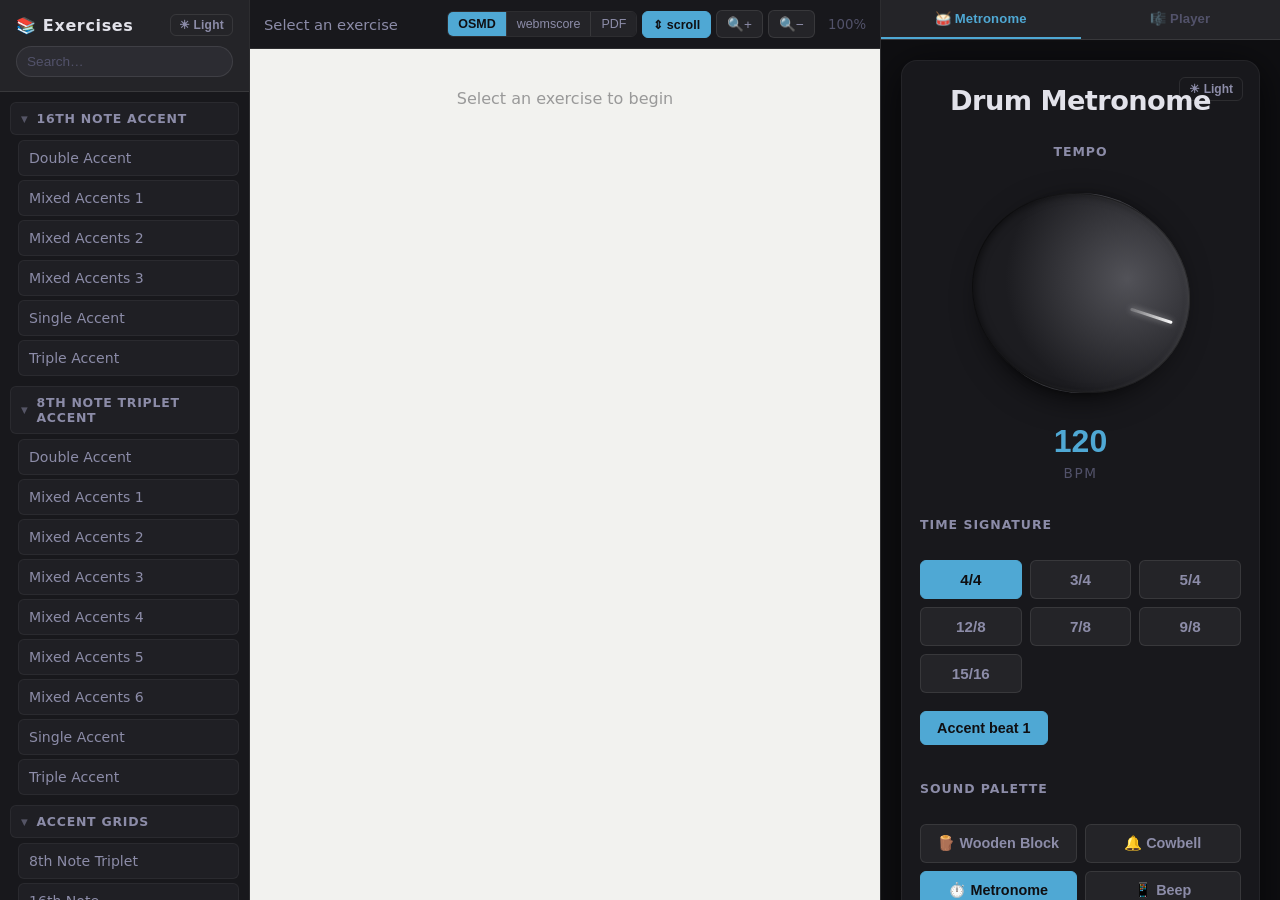
==== commit 7d2a93d4: "feat: select and unselect all audio tracks" ====
--- a/tools/hub/index.html
+++ b/tools/hub/index.html
@@ -102,6 +102,10 @@
         <!-- Music Player tab -->
         <div class="right-tab-content" id="playerTab">
           <div id="playerLoading" class="player-loading">⏳ Loading stems…</div>
+          <div class="player-bulk-controls" id="playerBulkControls" style="display: none;">
+            <button id="selectAllBtn" class="bulk-btn">Select All</button>
+            <button id="unselectAllBtn" class="bulk-btn">Unselect All</button>
+          </div>
           <div class="player-tracks" id="playerTracks"></div>
           <div class="player-transport" id="playerTransport">
             <div class="transport-row">
--- a/tools/hub/styles.css
+++ b/tools/hub/styles.css
@@ -575,6 +575,34 @@
     flex-shrink: 0;
 }
 
+.player-bulk-controls {
+    display: flex;
+    gap: 8px;
+    padding: 10px 10px 5px;
+    flex-shrink: 0;
+}
+
+.bulk-btn {
+    flex: 1;
+    padding: 6px;
+    background: var(--bg-interactive);
+    border: 1px solid var(--border-default);
+    border-radius: var(--radius-md);
+    cursor: pointer;
+    font-size: 0.72em;
+    font-weight: 600;
+    color: var(--text-secondary);
+    transition: all 0.15s;
+    text-transform: uppercase;
+    letter-spacing: 0.02em;
+}
+
+.bulk-btn:hover {
+    background: var(--bg-hover);
+    color: var(--text-primary);
+    border-color: var(--border-strong);
+}
+
 .player-tracks {
     flex: 1;
     overflow-y: auto;
